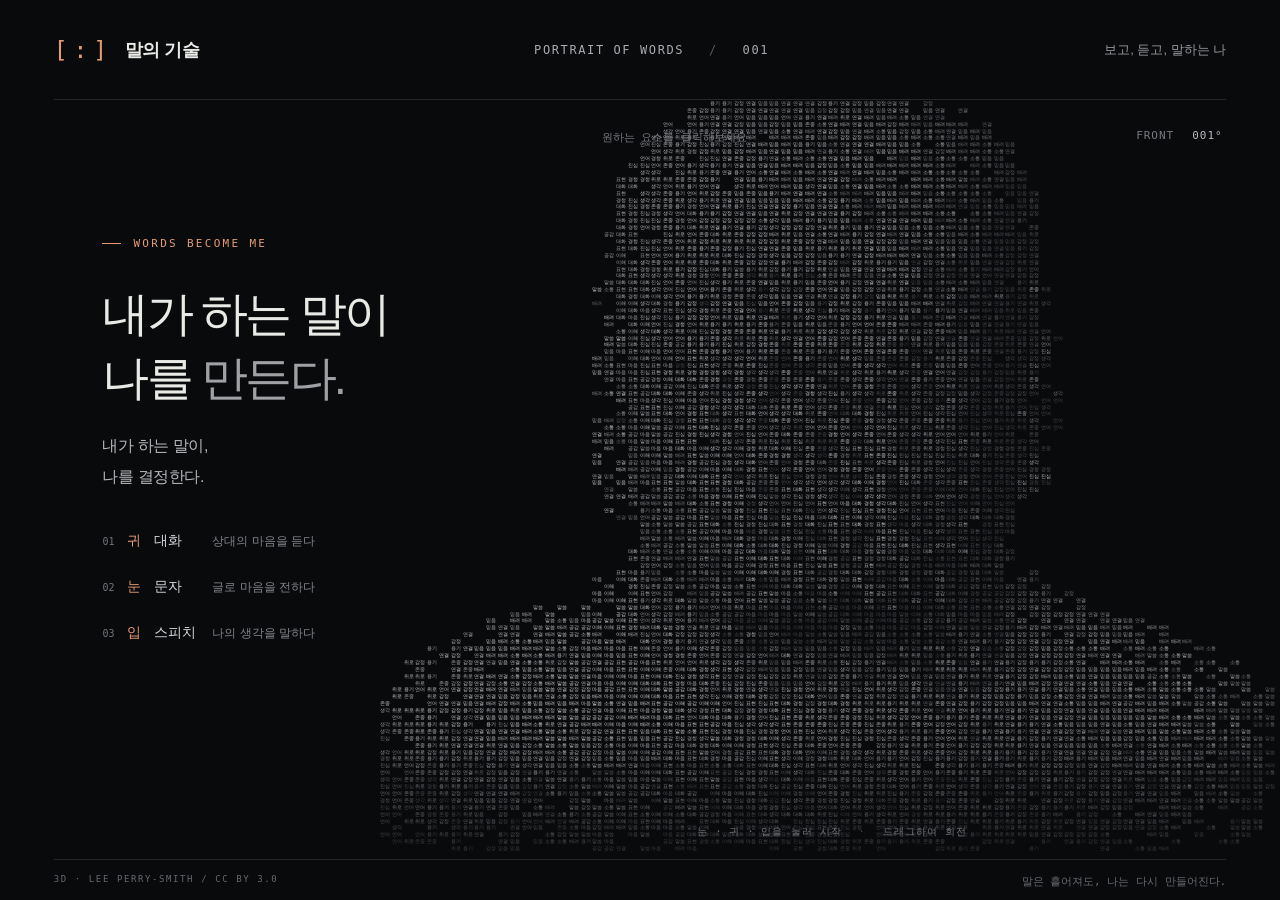
==== intro-ascii.html @ 521934af "Add files via upload" ====
<!DOCTYPE html>
<html lang="ko">
<head>
<meta charset="utf-8">
<meta name="viewport" content="width=device-width, initial-scale=1, viewport-fit=cover">
<title>말하기의 기술 — ASCII</title>
<link rel="stylesheet" href="https://fonts.googleapis.com/css2?family=Nanum+Gothic+Coding:wght@400;700&display=swap">
<style>
:root{--bg:#050505;--fg:#e8e8e8;--dim:#7a7a7a;--line:#2a2a2a;--red:#ff3b30;color-scheme:dark;box-sizing:border-box;padding-top:env(safe-area-inset-top,0px);padding-bottom:env(safe-area-inset-bottom,0px)}
@media (prefers-color-scheme:dark){:root:not([data-theme="light"]){--bg:#050505;--fg:#e8e8e8;--dim:#7a7a7a;--line:#2a2a2a}}
:root[data-theme="dark"]{--bg:#050505;--fg:#e8e8e8;--dim:#7a7a7a;--line:#2a2a2a}
*{box-sizing:border-box}
header,footer{display:none!important}
html,body{height:100%;margin:0}
body{background:var(--bg);color:var(--fg);font-family:'Nanum Gothic Coding',ui-monospace,Menlo,Consolas,monospace;font-size:12px;overflow:hidden;display:flex;flex-direction:column}
header,footer{display:flex;align-items:center;gap:14px;padding:10px 16px;flex:none;flex-wrap:wrap}
header{justify-content:space-between;border-bottom:1px solid var(--line)}
header b{font-size:14px;letter-spacing:.04em}
header span{color:var(--dim)}
.dot{display:inline-block;width:8px;height:8px;background:var(--red);margin-right:8px;animation:b 1.2s steps(2) infinite}
@keyframes b{50%{opacity:.15}}
main{flex:1;min-height:0;position:relative}
canvas{position:absolute;inset:0;width:100%;height:100%;display:block;cursor:pointer}
footer{border-top:1px solid var(--line)}
button,select{font:inherit;color:var(--fg);background:transparent;border:1px solid var(--line);padding:5px 10px;cursor:pointer;border-radius:0}
button:hover,select:hover{border-color:var(--fg)}
select option{background:#111}
label{display:flex;align-items:center;gap:6px;color:var(--dim)}
input[type=range]{accent-color:var(--fg);width:90px}
#bar{flex:1;min-width:140px;height:14px;border:1px solid var(--line);position:relative;cursor:pointer}
#fill{position:absolute;inset:0 auto 0 0;width:0;background:var(--fg);opacity:.85}
#t{color:var(--dim);min-width:84px;text-align:right}
</style>
</head>
<body>
<header><b><i class="dot"></i>말하기의 기술 / SPEECH.ASC</b><span>대화 · 스피치 · 문자 — rendered live in characters</span></header>
<main><canvas id="c"></canvas>
<div id="hint" style="display:none;position:absolute;left:0;right:0;bottom:24px;justify-content:center;pointer-events:none;color:#7a7a7a">▶ 화면을 터치하면 소리와 함께 재생됩니다</div></main>
<footer>
<button id="pp">❚❚ 정지</button>
<button id="snd">♪ 소리 켜기</button>
<label>문자셋 <select id="cs"><option value="classic">ASCII</option><option value="bin">01</option><option value="han" selected>한글 단어</option></select></label>
<label>색상 <select id="cm"><option value="mono">모노</option><option value="green">터미널</option><option value="amber">앰버</option></select></label>
<label>해상도 <input id="den" type="range" min="100" max="360" value="230"></label>
<label>배경 제거 <input id="bg" type="range" min="0" max="50" value="22"></label>
<label>밝기 <input id="gain" type="range" min="10" max="40" value="28"></label>
<div id="bar"><div id="fill"></div></div><span id="t">0:00 / 0:00</span>
</footer>
<video id="v" playsinline preload="auto" style="display:none"></video>
<video id="hv" muted playsinline preload="auto" style="display:none" src="[data-uri]"></video>

<style>
#intro-gate{position:fixed;inset:0;z-index:10;display:grid;place-items:center;background:#050505}
#intro-gate[hidden],#intro-sound[hidden]{display:none!important}
#intro-gate button,#intro-sound{appearance:none;-webkit-appearance:none;border:0!important;outline:0!important;box-shadow:none!important;background:transparent!important;color:#e8e8e8;font:14px/1.5 Arial,"Malgun Gothic",sans-serif;min-height:44px;padding:10px 18px;cursor:pointer;border-radius:0}
#intro-gate button:focus-visible,#intro-sound:focus-visible{text-decoration:underline;text-underline-offset:5px}
#intro-sound{position:fixed;left:4.2%;bottom:24px;z-index:12;opacity:.7}
#intro-sound:hover{opacity:1}
canvas{cursor:default}
</style>
<div id="intro-gate"><button id="intro-start" type="button">클릭하여 시작하기</button></div>
<button id="intro-sound" type="button" aria-pressed="true" hidden>소리 끄기</button>

<script>
const v=document.getElementById('v');
const hv=document.getElementById('hv');
const embedded=window.parent!==window;
let started=false,finished=false,renderRequest=0,resumeOnVisible=false;
function notify(type,extra={}){if(embedded)window.parent.postMessage({channel:'portrait-ascii-intro',type,...extra},location.origin==='null'?'*':location.origin);}
function finish(failed=false){
 if(finished)return;finished=true;v.pause();hv.pause();cancelAnimationFrame(renderRequest);
 notify(failed?'error':'ended');
 if(!embedded)location.replace('./index.html?home=1');
}

v.src="[data-uri]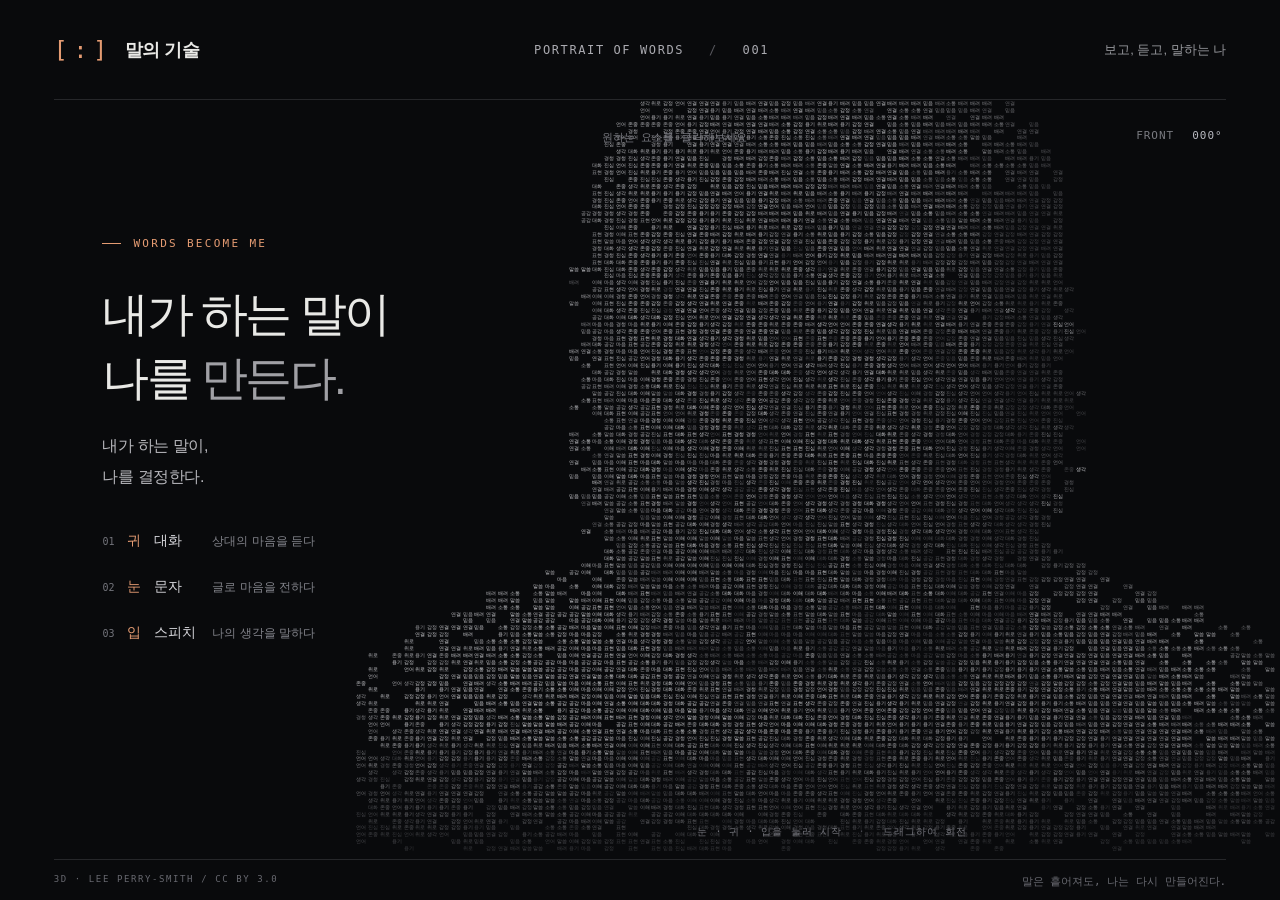
